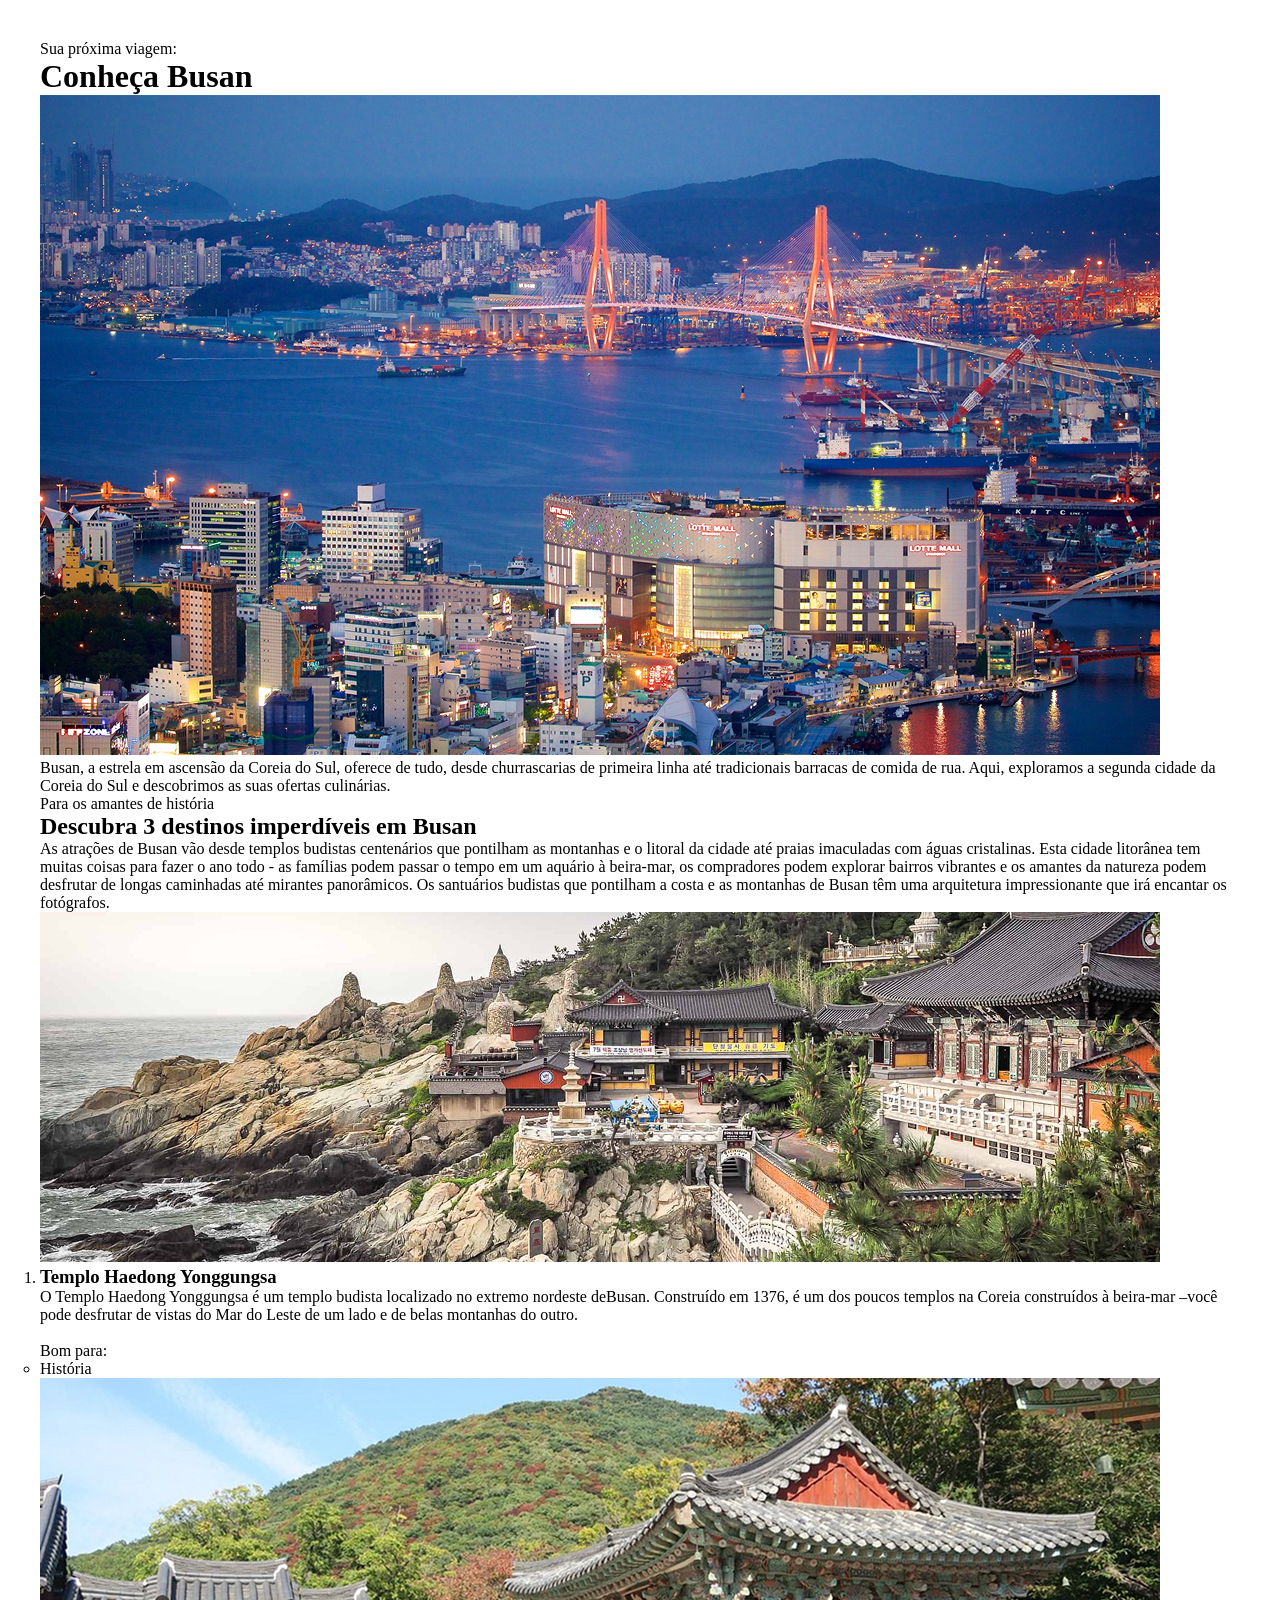
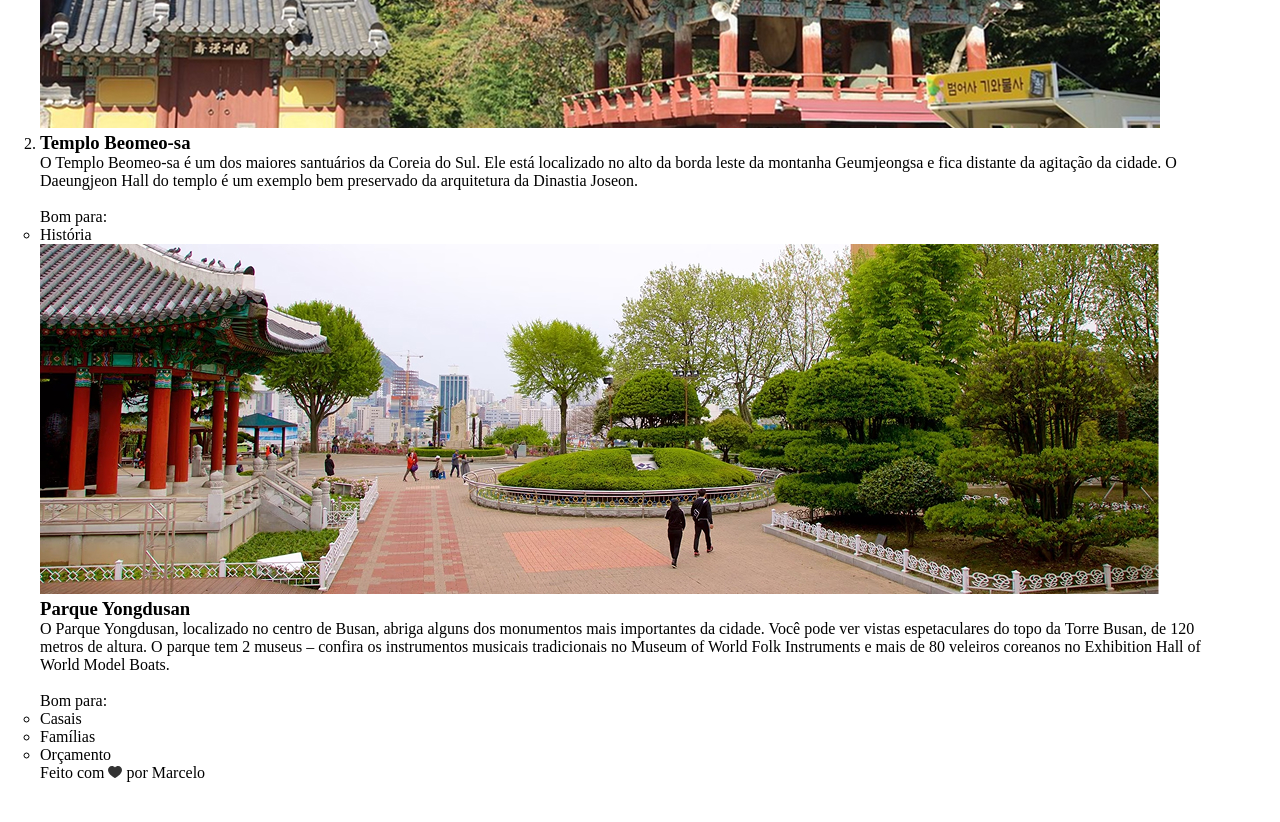
==== Local Turistico/index.html @ 7c214a72 "Criado estrutura em HTML" ====
<!DOCTYPE html>
<html lang="pt-br">
<head>
    <meta charset="UTF-8">
    <meta name="viewport" content="width=device-width, initial-scale=1.0">
    <link rel="stylesheet" href="style.css">
    <title>Local Turístico</title>
</head>
<body>
    <div class="titulo">
        <p>Sua próxima viagem:</p>
        <h1>Conheça Busan</h1>
    </div>
    <div class="descricao">
        <img src="assets/busan.jpg" alt="Foto da cidade de Busan">
        <p>Busan, a estrela em ascensão da Coreia do Sul, oferece de tudo, desde churrascarias de primeira  linha    até tradicionais barracas de comida de rua. Aqui, exploramos a segunda cidade da Coreia do Sul  e   descobrimos as suas ofertas culinárias.</p>
    </div>
    <div class="destinos">
        <div class="espacoBranco"></div>
        <p>Para os amantes de história</p>
        <h2>Descubra 3 destinos imperdíveis em Busan</h2>
        <p>As atrações de Busan vão desde templos budistas centenários que pontilham as montanhas e o litoral da cidade até praias imaculadas com águas cristalinas. Esta cidade litorânea tem muitas coisas para fazer o ano todo - as famílias podem passar o tempo em um aquário à beira-mar, os compradores podem explorar bairros vibrantes e os amantes da natureza podem desfrutar de longas caminhadas até mirantes panorâmicos.
        Os santuários budistas que pontilham a costa e as montanhas de Busan têm uma arquitetura impressionante que         irá encantar os fotógrafos.</p>
    </div>
    <ol class="lista">
        <div class="haedong">
            <img src="assets/templo haedong.jpg" alt="Templo Haedong Yonggungsa">
            <li>
                <h3>Templo Haedong Yonggungsa</h3>
                <p>O Templo Haedong Yonggungsa é um templo budista localizado no extremo nordeste deBusan.      Construído em 1376, é um dos poucos templos na Coreia construídos à beira-mar –você pode     desfrutar de vistas do Mar do Leste de um lado e de belas montanhas do outro.</p>
                <br>
                <p>Bom para: <br><ul><li>História</li></ul></p>
            </li>
        </div>
        <div class="beomeo">
            <img src="assets/templo beomeo.jpg" alt="Templo Beomeo-sa">
            <li>
                <h3>Templo Beomeo-sa</h3>
                <p>O Templo Beomeo-sa é um dos maiores santuários da Coreia do Sul. Ele está localizado no alto da borda leste da montanha Geumjeongsa e fica distante da agitação da cidade. O Daeungjeon Hall do templo é um exemplo bem preservado da arquitetura da Dinastia Joseon.</p>
                <br>
                <p>Bom para: <br><ul><li>História</li></ul></p>
            </li>
        </div>
        <div class="yongdusan">
            <img src="assets/parque yongdusan.jpg" alt="Parque Yongdusan">
            <h3>Parque Yongdusan</h3>
            <p>O Parque Yongdusan, localizado no centro de Busan, abriga alguns dos monumentos mais importantes da cidade. Você pode ver vistas espetaculares do topo da Torre Busan, de 120 metros de altura. O parque tem 2 museus – confira os instrumentos musicais tradicionais no Museum of World Folk Instruments e mais de 80 veleiros coreanos no Exhibition Hall of World Model Boats.</p>
            <br>
            <p>Bom para: <br><ul>
                <li>Casais</li>
                <li>Famílias</li>
                <li>Orçamento</li>
            </ul></p>
        </div>
    </ol>
    <div class="divisao"></div>
    <footer>
        <p>Feito com <img src="assets/Vector.svg" alt="coracao"> por Marcelo</p>
    </footer>
</body>
</html>
---- Local Turistico/style.css ----
*{
    margin: 0;
    padding: 0;
}

body{
    padding: 40px;
}
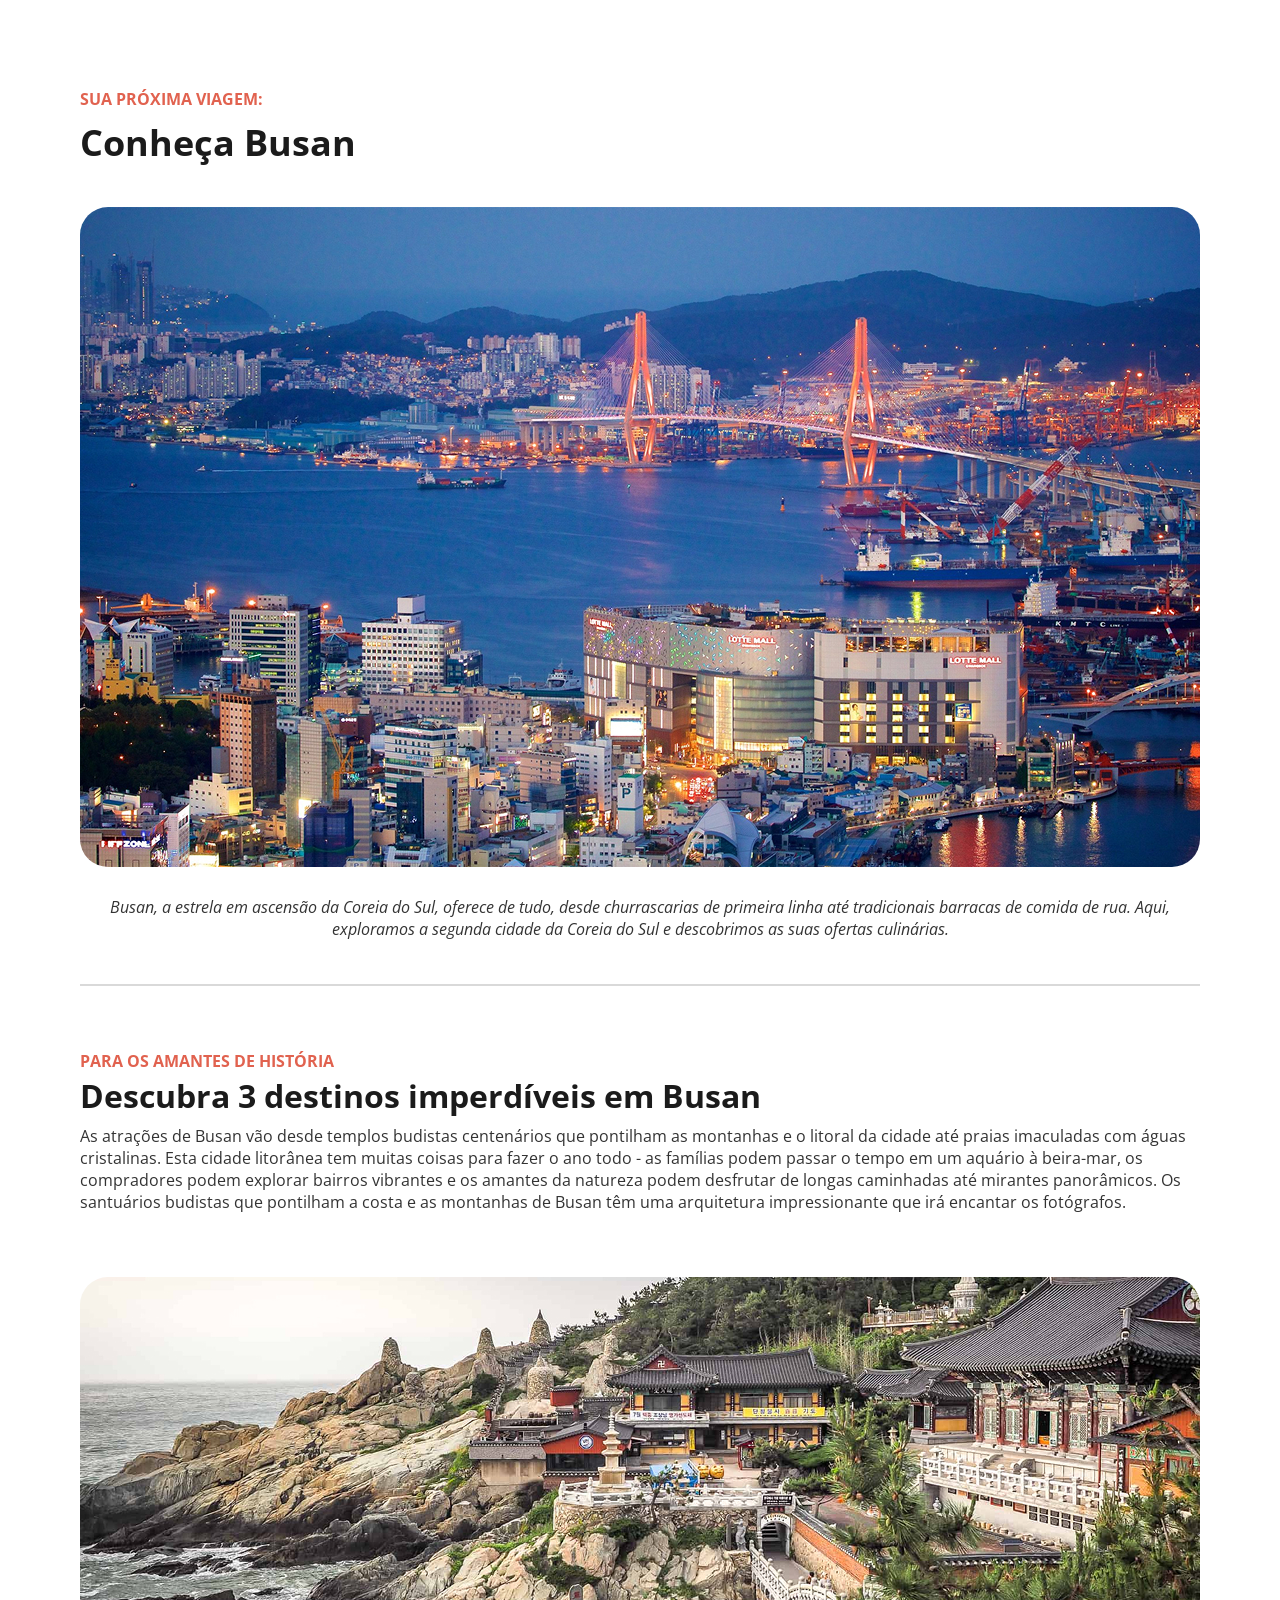
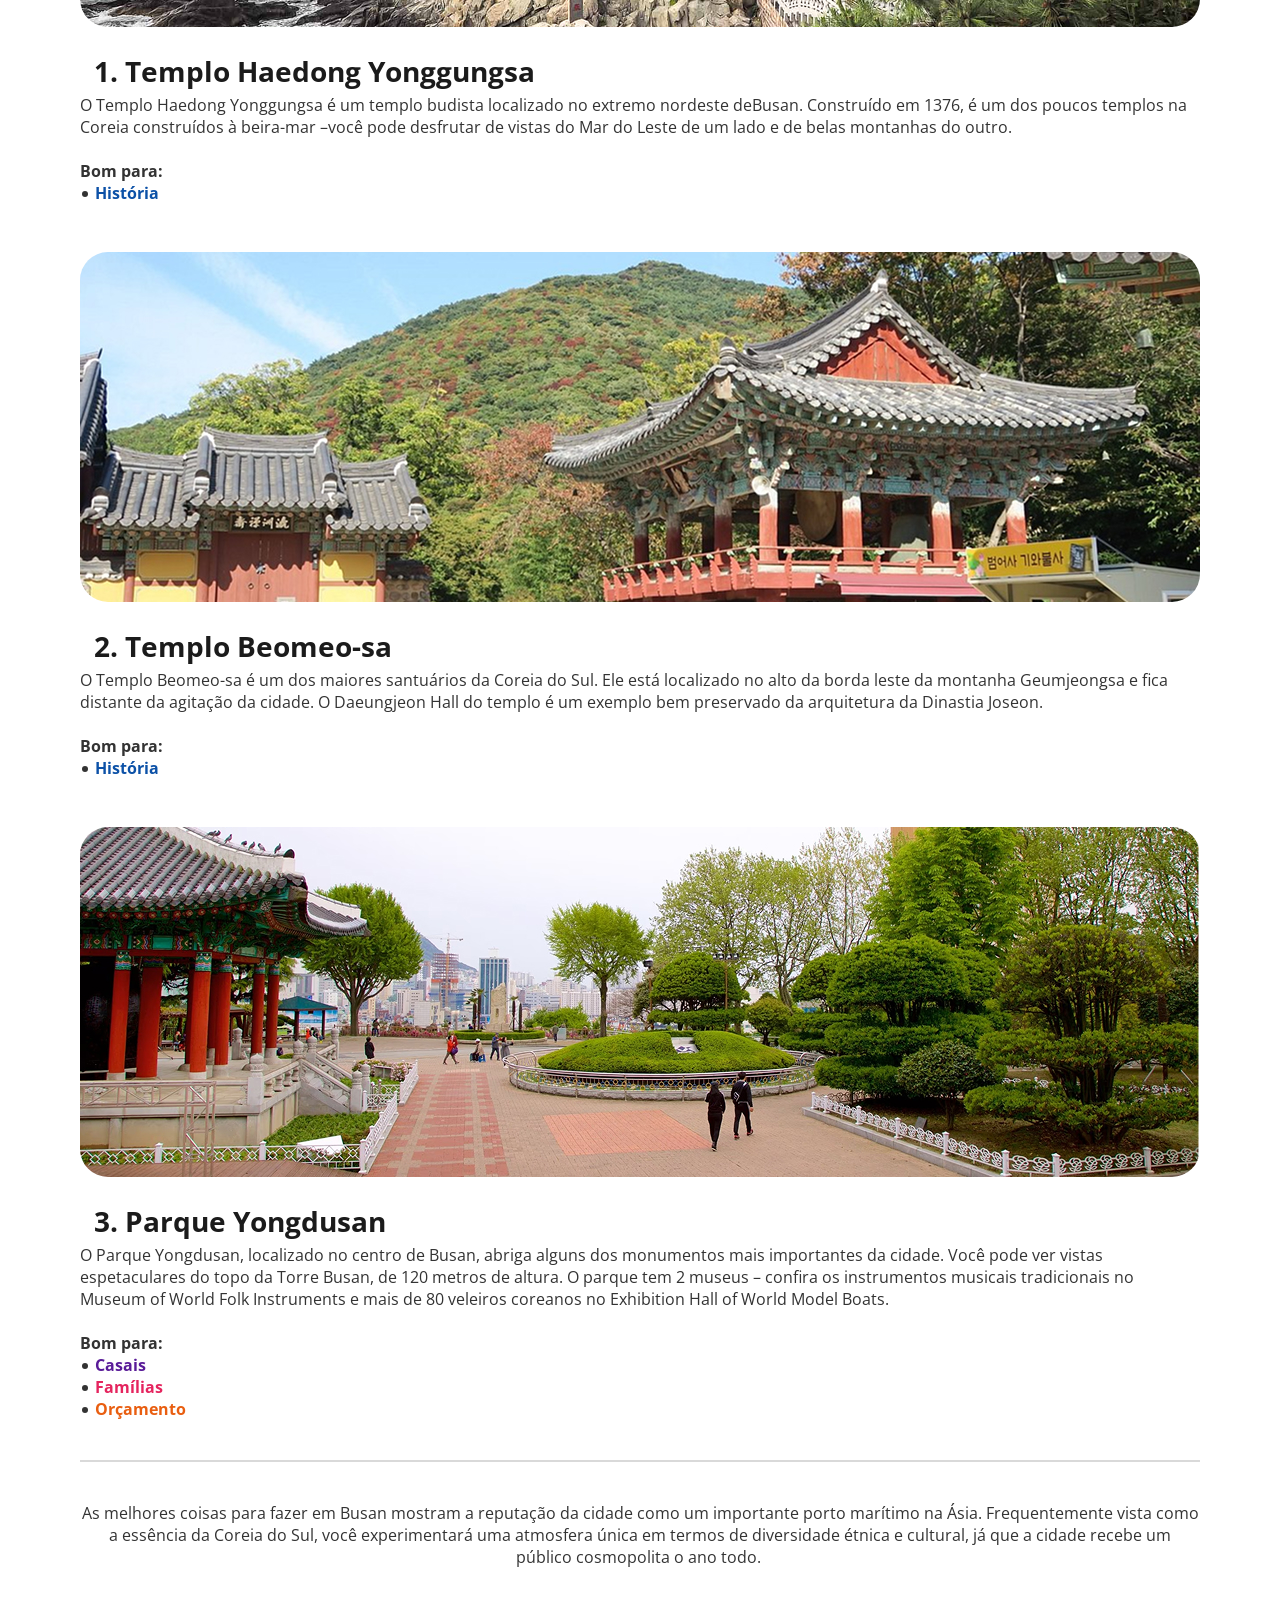
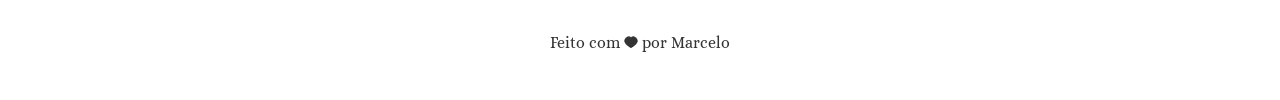
==== commit f13c185a: "finalização web page local turistico" ====
--- a/Local Turistico/index.html
+++ b/Local Turistico/index.html
@@ -1,61 +1,104 @@
 <!DOCTYPE html>
 <html lang="pt-br">
 <head>
+    <link rel="preconnect" href="https://fonts.googleapis.com">
+    <link rel="preconnect" href="https://fonts.gstatic.com" crossorigin>
+    <link href="https://fonts.googleapis.com/css2?family=Open+Sans:ital,wdth,wght@0,75..100,300..800;1,75..100, 300..800&display=swap" rel="stylesheet">
+    <link href="https://fonts.googleapis.com/css2?family=Alice&display=swap" rel="stylesheet">
     <meta charset="UTF-8">
     <meta name="viewport" content="width=device-width, initial-scale=1.0">
     <link rel="stylesheet" href="style.css">
     <title>Local Turístico</title>
 </head>
 <body>
-    <div class="titulo">
-        <p>Sua próxima viagem:</p>
-        <h1>Conheça Busan</h1>
-    </div>
-    <div class="descricao">
-        <img src="assets/busan.jpg" alt="Foto da cidade de Busan">
-        <p>Busan, a estrela em ascensão da Coreia do Sul, oferece de tudo, desde churrascarias de primeira  linha    até tradicionais barracas de comida de rua. Aqui, exploramos a segunda cidade da Coreia do Sul  e   descobrimos as suas ofertas culinárias.</p>
-    </div>
-    <div class="destinos">
-        <div class="espacoBranco"></div>
-        <p>Para os amantes de história</p>
-        <h2>Descubra 3 destinos imperdíveis em Busan</h2>
-        <p>As atrações de Busan vão desde templos budistas centenários que pontilham as montanhas e o litoral da cidade até praias imaculadas com águas cristalinas. Esta cidade litorânea tem muitas coisas para fazer o ano todo - as famílias podem passar o tempo em um aquário à beira-mar, os compradores podem explorar bairros vibrantes e os amantes da natureza podem desfrutar de longas caminhadas até mirantes panorâmicos.
-        Os santuários budistas que pontilham a costa e as montanhas de Busan têm uma arquitetura impressionante que         irá encantar os fotógrafos.</p>
-    </div>
-    <ol class="lista">
-        <div class="haedong">
+    <main>
+        <div class="titulo">
+            <p>Sua próxima viagem:</p>
+            <h1>Conheça Busan</h1>
+        </div>
+
+        <div class="descricao">
+            <img src="assets/busan.jpg" alt="Foto da cidade de Busan">
+            <p>Busan, a estrela em ascensão da Coreia do Sul, oferece de tudo, desde churrascarias de primeira      linha    até tradicionais barracas de comida de rua. Aqui, exploramos a segunda cidade da Coreia do     Sul  e   descobrimos as suas ofertas culinárias.</p>
+        </div>
+
+        <div class="destinos">
+            <div class="linha"></div>
+            <p>Para os amantes de história</p>
+            <h2>Descubra 3 destinos imperdíveis em Busan</h2>
+            <p>As atrações de Busan vão desde templos budistas centenários que pontilham as montanhas e o litoral   da cidade até praias imaculadas com águas cristalinas. Esta cidade litorânea tem muitas coisas para   fazer o ano todo - as famílias podem passar o tempo em um aquário à beira-mar, os compradores podem   explorar bairros vibrantes e os amantes da natureza podem desfrutar de longas caminhadas até mirantes     panorâmicos.
+            Os santuários budistas que pontilham a costa e as montanhas de Busan têm uma arquitetura    impressionante que irá encantar os fotógrafos.</p>
+        </div>
+
+        <ol class="lista">
             <img src="assets/templo haedong.jpg" alt="Templo Haedong Yonggungsa">
-            <li>
-                <h3>Templo Haedong Yonggungsa</h3>
-                <p>O Templo Haedong Yonggungsa é um templo budista localizado no extremo nordeste deBusan.      Construído em 1376, é um dos poucos templos na Coreia construídos à beira-mar –você pode     desfrutar de vistas do Mar do Leste de um lado e de belas montanhas do outro.</p>
+            <div class="tituloh3">
+                <li>
+                    <h3>Templo Haedong Yonggungsa</h3>
+                </li>
+            </div>
+
+            <div class="conteudo">
+                <p>O Templo Haedong Yonggungsa é um templo budista localizado no extremo nordeste   deBusan.      Construído em 1376, é um dos poucos templos na Coreia construídos à beira-mar   –você pode     desfrutar de vistas do Mar do Leste de um lado e de belas montanhas do outro.</p>
                 <br>
-                <p>Bom para: <br><ul><li>História</li></ul></p>
-            </li>
-        </div>
-        <div class="beomeo">
+            </div>
+
+            <div class="recomendacao">
+                <p>Bom para: <br>
+                    <ul>
+                        <li><p>História</p></li>
+                    </ul>
+                </p>
+            </div>
+
             <img src="assets/templo beomeo.jpg" alt="Templo Beomeo-sa">
-            <li>
-                <h3>Templo Beomeo-sa</h3>
-                <p>O Templo Beomeo-sa é um dos maiores santuários da Coreia do Sul. Ele está localizado no alto da borda leste da montanha Geumjeongsa e fica distante da agitação da cidade. O Daeungjeon Hall do templo é um exemplo bem preservado da arquitetura da Dinastia Joseon.</p>
+            <div class="tituloh3">
+                <li>
+                    <h3>Templo Beomeo-sa</h3>
+                </li>
+            </div>
+
+            <div class="conteudo">
+                <p>O Templo Beomeo-sa é um dos maiores santuários da Coreia do Sul. Ele está localizado no  alto    da borda leste da montanha Geumjeongsa e fica distante da agitação da cidade. O     Daeungjeon     Hall do templo é um exemplo bem preservado da arquitetura da Dinastia Joseon.</p>
                 <br>
-                <p>Bom para: <br><ul><li>História</li></ul></p>
-            </li>
-        </div>
-        <div class="yongdusan">
+            </div>
+            <div class="recomendacao">
+                <p>Bom para: <br>
+                    <ul>
+                        <li><p>História</p></li>
+                    </ul>
+                </p>
+            </div>
+
             <img src="assets/parque yongdusan.jpg" alt="Parque Yongdusan">
-            <h3>Parque Yongdusan</h3>
-            <p>O Parque Yongdusan, localizado no centro de Busan, abriga alguns dos monumentos mais importantes da cidade. Você pode ver vistas espetaculares do topo da Torre Busan, de 120 metros de altura. O parque tem 2 museus – confira os instrumentos musicais tradicionais no Museum of World Folk Instruments e mais de 80 veleiros coreanos no Exhibition Hall of World Model Boats.</p>
-            <br>
-            <p>Bom para: <br><ul>
-                <li>Casais</li>
-                <li>Famílias</li>
-                <li>Orçamento</li>
-            </ul></p>
-        </div>
-    </ol>
-    <div class="divisao"></div>
-    <footer>
-        <p>Feito com <img src="assets/Vector.svg" alt="coracao"> por Marcelo</p>
-    </footer>
+            <div class="tituloh3">
+                <li>
+                    <h3>Parque Yongdusan</h3>
+                </li>
+            </div>
+
+            <div class="conteudo">
+                <p>O Parque Yongdusan, localizado no centro de Busan, abriga alguns dos monumentos mais             importantes da cidade. Você pode ver vistas espetaculares do topo da Torre Busan, de 120    metros de   altura. O parque tem 2 museus – confira os instrumentos musicais tradicionais no    Museum of World      Folk Instruments e mais de 80 veleiros coreanos no Exhibition Hall of  World Model Boats.</p>
+                <br>
+            </div>
+
+            <div class="recomendacao1">
+                <p>Bom para: <br>
+                    <ul>
+                        <li><p>Casais</p></li>
+                        <li><p>Famílias</p></li>
+                        <li><p>Orçamento</p></li>
+                    </ul>
+                </p>
+            </div>
+        </ol>
+
+        <div class="linha"></div>
+
+        <footer>
+            <p>As melhores coisas para fazer em Busan mostram a reputação da cidade como um importante porto marítimo na Ásia. Frequentemente vista como a essência da Coreia do Sul, você experimentará uma atmosfera única em termos de diversidade étnica e cultural, já que a cidade recebe um público cosmopolita o ano todo. </p>
+            <p>Feito com <img src="assets/Vector.svg" alt="coracao"> por Marcelo</p>
+        </footer>
+    </main>
 </body>
 </html>
--- a/Local Turistico/style.css
+++ b/Local Turistico/style.css
@@ -3,6 +3,129 @@
     padding: 0;
 }
 
-body{
-    padding: 40px;
+main{
+    padding: 88px 80px 48px;
+    box-sizing: border-box;
+    font-family: "Open Sans", sans-serif;
+    color: #333333;
+}
+
+.titulo p, .destinos div + p{
+    font-weight: bold;
+    text-transform: uppercase;
+    color: #E1624F;
+    font-size: 16px;
+}
+
+img{
+    border-radius: 28px;
+    width: 100%;
+}
+
+h1,h2,h3{
+    color: #1B1B1B;
+}
+
+.titulo h1{
+    margin: 8px 0 40px ;
+    font-size: 36px;
+}
+
+.descricao p{
+    margin: 24px 5px 44px;
+    text-align: center;
+    font-style: italic;
+}
+
+.linha{
+    border: solid 1px #D9D9D9;
+}
+
+.destinos .linha{
+    margin-bottom: 64px;
+}
+
+.destinos div + p{
+    padding-bottom: 2px;
+}
+
+h2{
+    font-size: 32px;
+    margin-bottom: 8px;
+}
+
+.lista{
+    margin-top: 64px;
+}
+
+.tituloh3{
+    padding: 20px 0 4px 45px;
+    font-weight: bold;
+    font-size: 28px;
+    color: #1B1B1B;
+}
+
+h3{
+    font-size: 28px;
+}
+
+.conteudo{
+    font-size: 16px;
+}
+
+.recomendacao{
+    font-weight: bold;
+    color: #333333;
+    padding-bottom: 48px;
+}
+
+.recomendacao ul{
+    list-style: outside;
+    padding-left: 20px;
+}
+
+.recomendacao li p{
+    color: #0C51A7;
+    margin-left: -5px;
+}
+
+.recomendacao1{
+    font-weight: bold;
+    color: #333333;
+    padding-bottom: 40px;
+}
+
+.recomendacao1 ul{
+    list-style: outside;
+    padding-left: 20px;
+}
+
+.recomendacao1 li p{
+    color: #591B98;
+    margin-left: -5px;
+}
+
+.recomendacao1 li + li p{
+    color: #E5245E;
+    margin-left: -5px;
+}
+
+.recomendacao1 li + li + li p{
+    color: #E95E10;
+    margin-left: -5px;
+}
+
+footer{
+    padding-top: 40px;
+    font-size: 16px;
+    text-align: center;
+}
+
+footer p + p{
+    font-family: "Alice", serif;
+    padding-top: 65px;
+}
+footer img{
+    width: auto;
+    align-items: center;
 }
